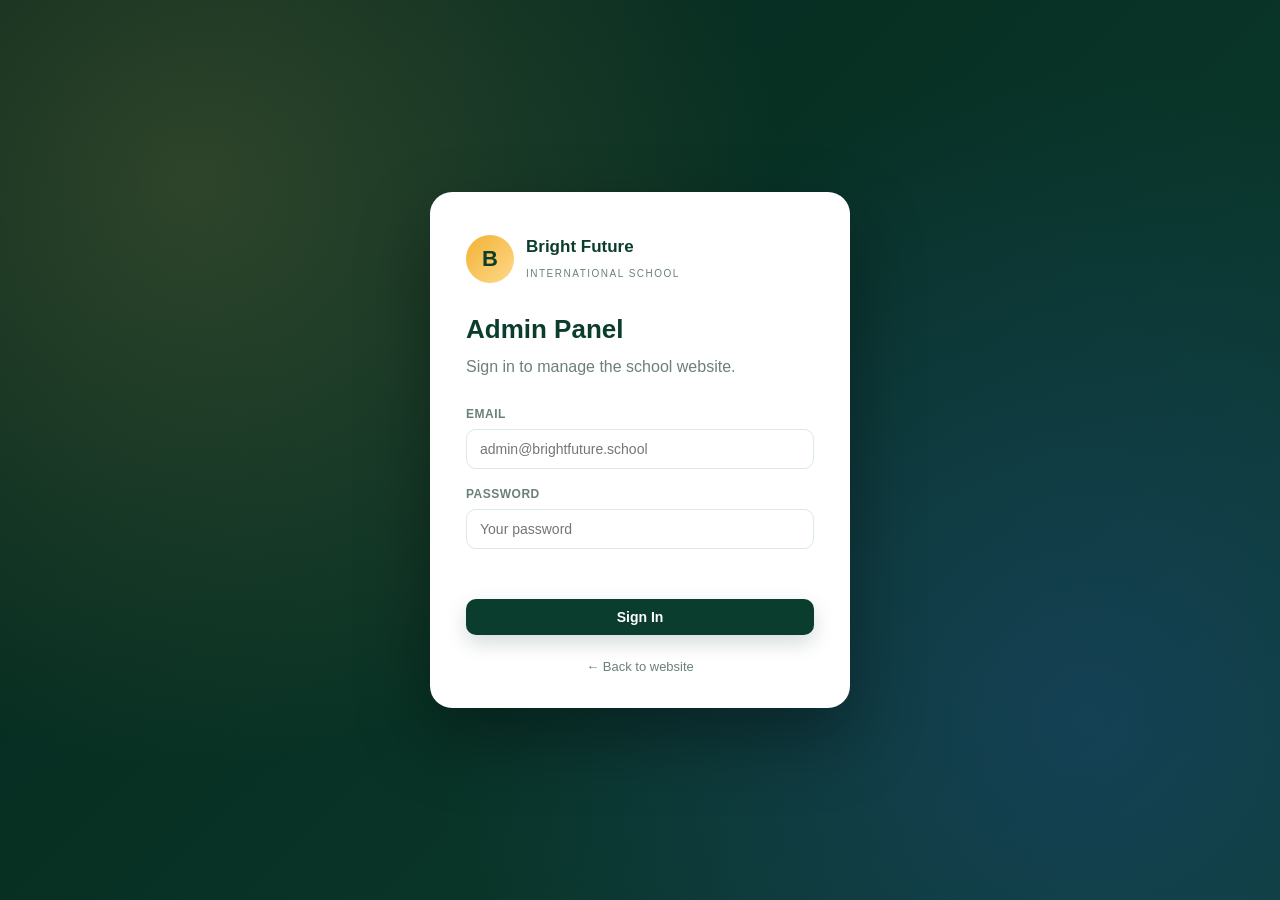
==== frontend/admin/index.html @ 8703ca2b "Fix config.js for production (use window.location.origin)" ====
<!DOCTYPE html>
<html lang="en">
<head>
    <meta charset="UTF-8">
    <meta name="viewport" content="width=device-width, initial-scale=1.0">
    <meta name="robots" content="noindex, nofollow">
    <title>Admin Login — Bright Future International School</title>
    <link rel="stylesheet" href="admin.css">
</head>
<body class="login-page">

    <main class="login-card">
        <div class="login-brand">
            <span class="logo-icon">B</span>
            <span>
                <strong>Bright Future</strong>
                <small>International School</small>
            </span>
        </div>

        <h1>Admin Panel</h1>
        <p>Sign in to manage the school website.</p>

        <form id="loginForm" novalidate>
            <label class="field">
                <span>Email</span>
                <input type="email" id="email" name="email" required
                       autocomplete="username" placeholder="admin@brightfuture.school">
            </label>

            <label class="field">
                <span>Password</span>
                <input type="password" id="password" name="password" required
                       autocomplete="current-password" placeholder="Your password">
            </label>

            <p class="form-error" id="error" role="alert"></p>

            <button type="submit" class="btn primary" id="submitBtn">Sign In</button>
        </form>

        <a class="login-back" href="../index.html">← Back to website</a>
    </main>

    <script src="../config.js"></script>
    <script src="login.js"></script>
</body>
</html>
---- frontend/admin/admin.css ----
/* =========================================================
   Bright Future International School — Admin Panel
   ========================================================= */

:root {
    --navy: #0b3d2e;
    --navy-dark: #05271c;
    --blue: #157a5b;
    --blue-light: #e3f2eb;
    --gold: #f2b134;
    --gold-light: #ffd98a;
    --light: #f3f9f6;
    --white: #ffffff;
    --text: #21362e;
    --muted: #6b8177;
    --border: #dbeae2;
    --green: #1f9d63;
    --green-bg: #e6f6ee;
    --red: #d64545;
    --red-bg: #fdecec;
    --shadow: 0 12px 35px rgba(11, 61, 46, 0.09);
    --radius: 16px;
    --sidebar: 264px;
}

* {
    box-sizing: border-box;
}

body {
    margin: 0;
    font-family: Arial, Helvetica, sans-serif;
    color: var(--text);
    background: var(--light);
    line-height: 1.5;
}

h1, h2, h3, p {
    margin-top: 0;
}

a {
    color: var(--blue);
}

button {
    font-family: inherit;
}

/* ---------- Login ---------- */
.login-page {
    min-height: 100vh;
    display: grid;
    place-items: center;
    background:
        radial-gradient(circle at 15% 20%, rgba(229, 184, 92, 0.18), transparent 45%),
        radial-gradient(circle at 85% 80%, rgba(29, 71, 120, 0.55), transparent 50%),
        linear-gradient(135deg, var(--navy-dark), var(--navy));
    padding: 24px;
}

.login-card {
    width: 100%;
    max-width: 420px;
    background: var(--white);
    border-radius: 22px;
    padding: 42px 36px 32px;
    box-shadow: 0 30px 70px rgba(0, 0, 0, 0.35);
}

.login-brand {
    display: flex;
    align-items: center;
    gap: 12px;
    margin-bottom: 26px;
}

.login-brand .logo-icon {
    width: 48px;
    height: 48px;
    border-radius: 50%;
    background: linear-gradient(135deg, var(--gold), var(--gold-light));
    color: var(--navy);
    display: grid;
    place-items: center;
    font-weight: 800;
    font-size: 22px;
}

.login-brand strong {
    display: block;
    color: var(--navy);
    font-size: 17px;
}

.login-brand small {
    color: var(--muted);
    font-size: 10px;
    letter-spacing: 1.5px;
    text-transform: uppercase;
}

.login-card h1 {
    font-size: 26px;
    color: var(--navy);
    margin-bottom: 6px;
}

.login-card > p {
    color: var(--muted);
    margin-bottom: 26px;
}

.login-card .field {
    margin-bottom: 16px;
}

.login-card .btn {
    width: 100%;
    margin-top: 6px;
}

.login-back {
    display: block;
    text-align: center;
    margin-top: 22px;
    font-size: 13px;
    color: var(--muted);
    text-decoration: none;
}

.login-back:hover {
    color: var(--blue);
}

.form-error {
    min-height: 20px;
    color: var(--red);
    font-size: 13px;
    margin: 4px 0 8px;
}

/* ---------- Layout ---------- */
.admin {
    min-height: 100vh;
}

.sidebar {
    position: fixed;
    inset: 0 auto 0 0;
    width: var(--sidebar);
    background: linear-gradient(180deg, var(--navy), var(--navy-dark));
    color: #dbe6f3;
    display: flex;
    flex-direction: column;
    padding: 24px 18px;
    z-index: 40;
    overflow-y: auto;
}

.sidebar-brand {
    display: flex;
    align-items: center;
    gap: 12px;
    padding: 0 8px 22px;
    border-bottom: 1px solid rgba(255, 255, 255, 0.08);
    margin-bottom: 18px;
}

.sidebar-brand .logo-icon {
    width: 42px;
    height: 42px;
    flex: 0 0 42px;
    border-radius: 50%;
    background: linear-gradient(135deg, var(--gold), var(--gold-light));
    color: var(--navy);
    display: grid;
    place-items: center;
    font-weight: 800;
    font-size: 19px;
}

.sidebar-brand strong {
    display: block;
    color: var(--white);
    font-size: 15px;
    line-height: 1.2;
}

.sidebar-brand small {
    color: #9db2ca;
    font-size: 9px;
    letter-spacing: 1.4px;
    text-transform: uppercase;
}

.nav {
    display: flex;
    flex-direction: column;
    gap: 4px;
}

.nav-item {
    display: flex;
    align-items: center;
    gap: 12px;
    width: 100%;
    padding: 11px 14px;
    border: 0;
    border-radius: 10px;
    background: transparent;
    color: #c2d1e2;
    font-size: 14px;
    text-align: left;
    cursor: pointer;
    transition: background 0.2s ease, color 0.2s ease;
}

.nav-item svg {
    width: 18px;
    height: 18px;
    flex: 0 0 18px;
    opacity: 0.85;
}

.nav-item:hover {
    background: rgba(255, 255, 255, 0.07);
    color: var(--white);
}

.nav-item.active {
    background: linear-gradient(90deg, rgba(229, 184, 92, 0.22), rgba(229, 184, 92, 0.06));
    color: var(--gold-light);
    box-shadow: inset 3px 0 0 var(--gold);
}

.nav-divider {
    height: 1px;
    background: rgba(255, 255, 255, 0.08);
    margin: 14px 6px;
}

.sidebar-foot {
    margin-top: auto;
    padding-top: 18px;
    font-size: 11px;
    color: #7f95ae;
}

/* ---------- Main ---------- */
.main {
    margin-left: var(--sidebar);
    min-height: 100vh;
    display: flex;
    flex-direction: column;
}

.topbar {
    position: sticky;
    top: 0;
    z-index: 30;
    display: flex;
    align-items: center;
    gap: 16px;
    padding: 16px 32px;
    background: rgba(255, 255, 255, 0.95);
    backdrop-filter: blur(8px);
    border-bottom: 1px solid var(--border);
}

.menu-btn {
    display: none;
    width: 40px;
    height: 40px;
    border: 1px solid var(--border);
    border-radius: 10px;
    background: var(--white);
    font-size: 18px;
    cursor: pointer;
}

.topbar h1 {
    font-size: 20px;
    color: var(--navy);
    margin: 0;
}

.topbar .spacer {
    flex: 1;
}

.user-chip {
    display: flex;
    align-items: center;
    gap: 10px;
    font-size: 13px;
    color: var(--muted);
}

.avatar {
    width: 38px;
    height: 38px;
    border-radius: 50%;
    background: var(--blue-light);
    color: var(--navy);
    display: grid;
    place-items: center;
    font-weight: 700;
}

.content {
    padding: 28px 32px 60px;
    max-width: 1280px;
    width: 100%;
}

.page-head {
    display: flex;
    align-items: flex-end;
    justify-content: space-between;
    gap: 16px;
    flex-wrap: wrap;
    margin-bottom: 22px;
}

.page-head h2 {
    font-size: 23px;
    color: var(--navy);
    margin-bottom: 4px;
}

.page-head p {
    color: var(--muted);
    font-size: 13px;
    margin: 0;
}

/* ---------- Cards ---------- */
.card {
    background: var(--white);
    border: 1px solid var(--border);
    border-radius: var(--radius);
    box-shadow: var(--shadow);
}

.stat-grid {
    display: grid;
    grid-template-columns: repeat(auto-fit, minmax(190px, 1fr));
    gap: 18px;
    margin-bottom: 26px;
}

.stat-card {
    padding: 20px 22px;
    display: flex;
    align-items: center;
    gap: 16px;
}

.stat-icon {
    width: 48px;
    height: 48px;
    border-radius: 14px;
    display: grid;
    place-items: center;
    font-size: 20px;
    flex: 0 0 48px;
}

.stat-icon.navy { background: var(--blue-light); color: var(--blue); }
.stat-icon.gold { background: #fdf4e3; color: #a77b22; }
.stat-icon.green { background: var(--green-bg); color: var(--green); }
.stat-icon.red { background: var(--red-bg); color: var(--red); }

.stat-card strong {
    display: block;
    font-size: 26px;
    color: var(--navy);
    line-height: 1.1;
}

.stat-card span {
    font-size: 12px;
    color: var(--muted);
    text-transform: uppercase;
    letter-spacing: 0.6px;
}

.section-grid {
    display: grid;
    grid-template-columns: 1.4fr 1fr;
    gap: 22px;
}

@media (max-width: 1024px) {
    .section-grid {
        grid-template-columns: 1fr;
    }
}

.card-head {
    display: flex;
    align-items: center;
    justify-content: space-between;
    gap: 12px;
    padding: 18px 22px;
    border-bottom: 1px solid var(--border);
}

.card-head h3 {
    font-size: 16px;
    color: var(--navy);
    margin: 0;
}

.card-body {
    padding: 20px 22px;
}

/* ---------- Tables ---------- */
.table-wrap {
    overflow-x: auto;
}

table {
    width: 100%;
    border-collapse: collapse;
    font-size: 14px;
}

th {
    text-align: left;
    padding: 12px 18px;
    background: #f8fafd;
    color: var(--muted);
    font-size: 11px;
    text-transform: uppercase;
    letter-spacing: 0.8px;
    border-bottom: 1px solid var(--border);
    white-space: nowrap;
}

td {
    padding: 13px 18px;
    border-bottom: 1px solid var(--border);
    vertical-align: middle;
}

tbody tr:last-child td {
    border-bottom: 0;
}

tbody tr:hover {
    background: #fafcff;
}

.cell-title {
    font-weight: 700;
    color: var(--navy);
}

.cell-sub {
    display: block;
    font-size: 12px;
    color: var(--muted);
    margin-top: 2px;
}

.thumb {
    width: 54px;
    height: 40px;
    object-fit: cover;
    border-radius: 8px;
    border: 1px solid var(--border);
    background: var(--light);
}

.empty {
    padding: 34px 20px;
    text-align: center;
    color: var(--muted);
    font-size: 14px;
}

/* ---------- Badges ---------- */
.badge {
    display: inline-block;
    padding: 4px 10px;
    border-radius: 999px;
    font-size: 11px;
    font-weight: 700;
    letter-spacing: 0.4px;
    text-transform: uppercase;
    white-space: nowrap;
}

.badge.new { background: #fdf4e3; color: #a77b22; }
.badge.reviewing { background: var(--blue-light); color: var(--blue); }
.badge.approved, .badge.ok { background: var(--green-bg); color: var(--green); }
.badge.rejected { background: var(--red-bg); color: var(--red); }
.badge.muted { background: #eef2f7; color: var(--muted); }

/* ---------- Buttons ---------- */
.btn {
    display: inline-flex;
    align-items: center;
    justify-content: center;
    gap: 8px;
    padding: 10px 18px;
    border: 0;
    border-radius: 10px;
    font-size: 14px;
    font-weight: 700;
    cursor: pointer;
    text-decoration: none;
    transition: transform 0.15s ease, box-shadow 0.2s ease, background 0.2s ease;
}

.btn:active {
    transform: translateY(1px);
}

.btn.primary {
    background: var(--navy);
    color: var(--white);
    box-shadow: 0 8px 20px rgba(11, 61, 46, 0.18);
}

.btn.primary:hover {
    background: var(--blue);
}

.btn.gold {
    background: linear-gradient(135deg, var(--gold), var(--gold-light));
    color: var(--navy);
}

.btn.ghost {
    background: var(--white);
    color: var(--text);
    border: 1px solid var(--border);
}

.btn.ghost:hover {
    background: var(--light);
}

.btn.danger {
    background: var(--red-bg);
    color: var(--red);
}

.btn.sm {
    padding: 7px 12px;
    font-size: 12px;
    border-radius: 8px;
}

.btn.icon {
    padding: 7px 10px;
}

/* ---------- Forms ---------- */
.field {
    display: flex;
    flex-direction: column;
    gap: 6px;
}

.field > span {
    font-size: 12px;
    font-weight: 700;
    color: var(--muted);
    text-transform: uppercase;
    letter-spacing: 0.5px;
}

input, select, textarea {
    width: 100%;
    padding: 11px 13px;
    border: 1px solid var(--border);
    border-radius: 10px;
    font-size: 14px;
    font-family: inherit;
    color: var(--text);
    background: var(--white);
    transition: border-color 0.2s ease, box-shadow 0.2s ease;
}

input:focus, select:focus, textarea:focus {
    outline: none;
    border-color: var(--blue);
    box-shadow: 0 0 0 3px rgba(29, 71, 120, 0.12);
}

textarea {
    resize: vertical;
    min-height: 90px;
}

.field.check {
    flex-direction: row;
    align-items: center;
    gap: 10px;
}

.field.check input {
    width: 18px;
    height: 18px;
    accent-color: var(--navy);
}

.field.check span {
    text-transform: none;
    font-size: 14px;
    color: var(--text);
    letter-spacing: 0;
}

.form-grid {
    display: grid;
    grid-template-columns: 1fr 1fr;
    gap: 18px;
}

.form-grid .full {
    grid-column: 1 / -1;
}

.form-actions {
    display: flex;
    gap: 12px;
    align-items: center;
    margin-top: 22px;
}

.form-note {
    color: var(--muted);
    font-size: 12px;
    margin: 0;
}

/* ---------- Modal ---------- */
.modal-backdrop {
    position: fixed;
    inset: 0;
    background: rgba(5, 39, 28, 0.55);
    backdrop-filter: blur(3px);
    display: grid;
    place-items: center;
    padding: 22px;
    z-index: 100;
    animation: fade 0.15s ease;
}

@keyframes fade {
    from { opacity: 0; }
    to { opacity: 1; }
}

.modal {
    width: 100%;
    max-width: 640px;
    max-height: 90vh;
    overflow-y: auto;
    background: var(--white);
    border-radius: 18px;
    box-shadow: 0 30px 80px rgba(0, 0, 0, 0.35);
}

.modal-head {
    display: flex;
    align-items: center;
    justify-content: space-between;
    gap: 12px;
    padding: 20px 24px;
    border-bottom: 1px solid var(--border);
    position: sticky;
    top: 0;
    background: var(--white);
    border-radius: 18px 18px 0 0;
    z-index: 1;
}

.modal-head h2 {
    font-size: 18px;
    color: var(--navy);
    margin: 0;
}

.modal-body {
    padding: 22px 24px;
}

.modal-foot {
    display: flex;
    justify-content: flex-end;
    gap: 10px;
    padding: 16px 24px 22px;
    border-top: 1px solid var(--border);
}

.icon-btn {
    width: 34px;
    height: 34px;
    border: 1px solid var(--border);
    border-radius: 9px;
    background: var(--white);
    color: var(--muted);
    cursor: pointer;
    font-size: 15px;
}

.icon-btn:hover {
    background: var(--light);
    color: var(--navy);
}

/* ---------- Messages / detail ---------- */
.detail-list {
    display: grid;
    gap: 12px;
    margin: 0;
}

.detail-list div {
    display: grid;
    grid-template-columns: 130px 1fr;
    gap: 12px;
    font-size: 14px;
}

.detail-list dt {
    color: var(--muted);
    font-size: 12px;
    text-transform: uppercase;
    letter-spacing: 0.5px;
    font-weight: 700;
    padding-top: 2px;
}

.detail-list dd {
    margin: 0;
    color: var(--text);
    white-space: pre-wrap;
    word-break: break-word;
}

/* ---------- Toast ---------- */
.toast {
    position: fixed;
    right: 22px;
    bottom: 22px;
    z-index: 200;
    padding: 13px 20px;
    border-radius: 12px;
    background: var(--navy);
    color: var(--white);
    font-size: 14px;
    box-shadow: 0 18px 40px rgba(0, 0, 0, 0.25);
    animation: slideup 0.2s ease;
    max-width: min(360px, calc(100vw - 44px));
}

.toast.error {
    background: var(--red);
}

.toast.ok {
    background: #146c47;
}

@keyframes slideup {
    from { transform: translateY(14px); opacity: 0; }
    to { transform: translateY(0); opacity: 1; }
}

/* ---------- Misc ---------- */
.filter-row {
    display: flex;
    gap: 12px;
    align-items: center;
    flex-wrap: wrap;
}

.filter-row select {
    width: auto;
    min-width: 150px;
}

.text-center { text-align: center; }
.muted { color: var(--muted); }
.mt-0 { margin-top: 0; }

/* ---------- Responsive ---------- */
@media (max-width: 900px) {
    .sidebar {
        transform: translateX(-100%);
        transition: transform 0.25s ease;
        box-shadow: 0 0 60px rgba(0, 0, 0, 0.4);
    }

    .sidebar.open {
        transform: translateX(0);
    }

    .main {
        margin-left: 0;
    }

    .menu-btn {
        display: inline-grid;
        place-items: center;
    }

    .content {
        padding: 22px 18px 50px;
    }

    .topbar {
        padding: 12px 18px;
    }

    .form-grid {
        grid-template-columns: 1fr;
    }

    .user-chip span.name {
        display: none;
    }
}

@media (max-width: 560px) {
    .login-card {
        padding: 32px 24px 26px;
    }

    .page-head {
        align-items: flex-start;
    }

    .detail-list div {
        grid-template-columns: 1fr;
        gap: 3px;
    }
}
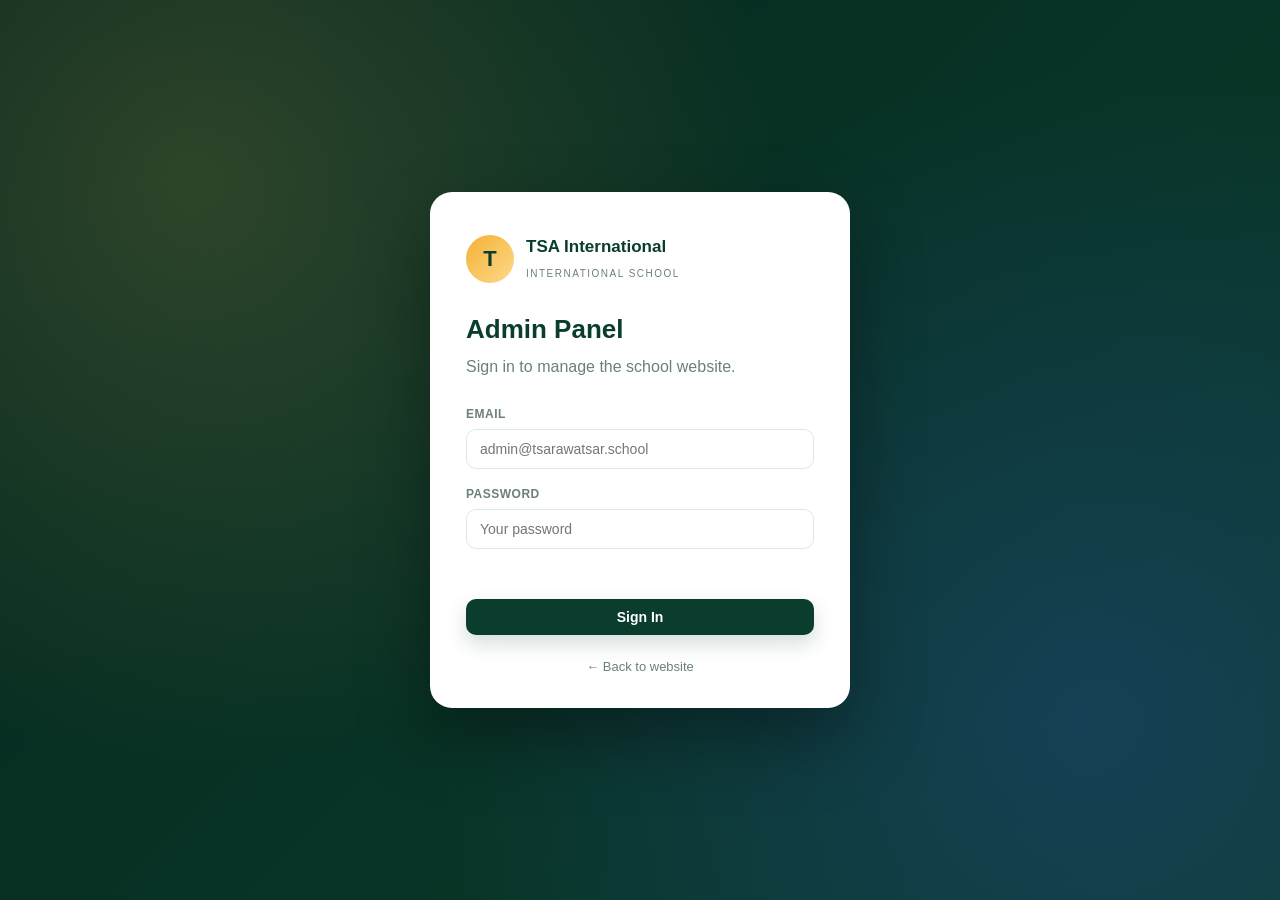
==== commit 70b6af06: "Update website" ====
--- a/frontend/admin/index.html
+++ b/frontend/admin/index.html
@@ -4,16 +4,16 @@
     <meta charset="UTF-8">
     <meta name="viewport" content="width=device-width, initial-scale=1.0">
     <meta name="robots" content="noindex, nofollow">
-    <title>Admin Login — Bright Future International School</title>
+    <title>Admin Login — TSA International School, Rawatsar</title>
     <link rel="stylesheet" href="admin.css">
 </head>
 <body class="login-page">
 
     <main class="login-card">
         <div class="login-brand">
-            <span class="logo-icon">B</span>
+            <span class="logo-icon">T</span>
             <span>
-                <strong>Bright Future</strong>
+                <strong>TSA International</strong>
                 <small>International School</small>
             </span>
         </div>
@@ -25,7 +25,7 @@
             <label class="field">
                 <span>Email</span>
                 <input type="email" id="email" name="email" required
-                       autocomplete="username" placeholder="admin@brightfuture.school">
+                       autocomplete="username" placeholder="admin@tsarawatsar.school">
             </label>
 
             <label class="field">
--- a/frontend/admin/admin.css
+++ b/frontend/admin/admin.css
@@ -1,5 +1,5 @@
 /* =========================================================
-   Bright Future International School — Admin Panel
+   TSA International School, Rawatsar — Admin Panel
    ========================================================= */
 
 :root {
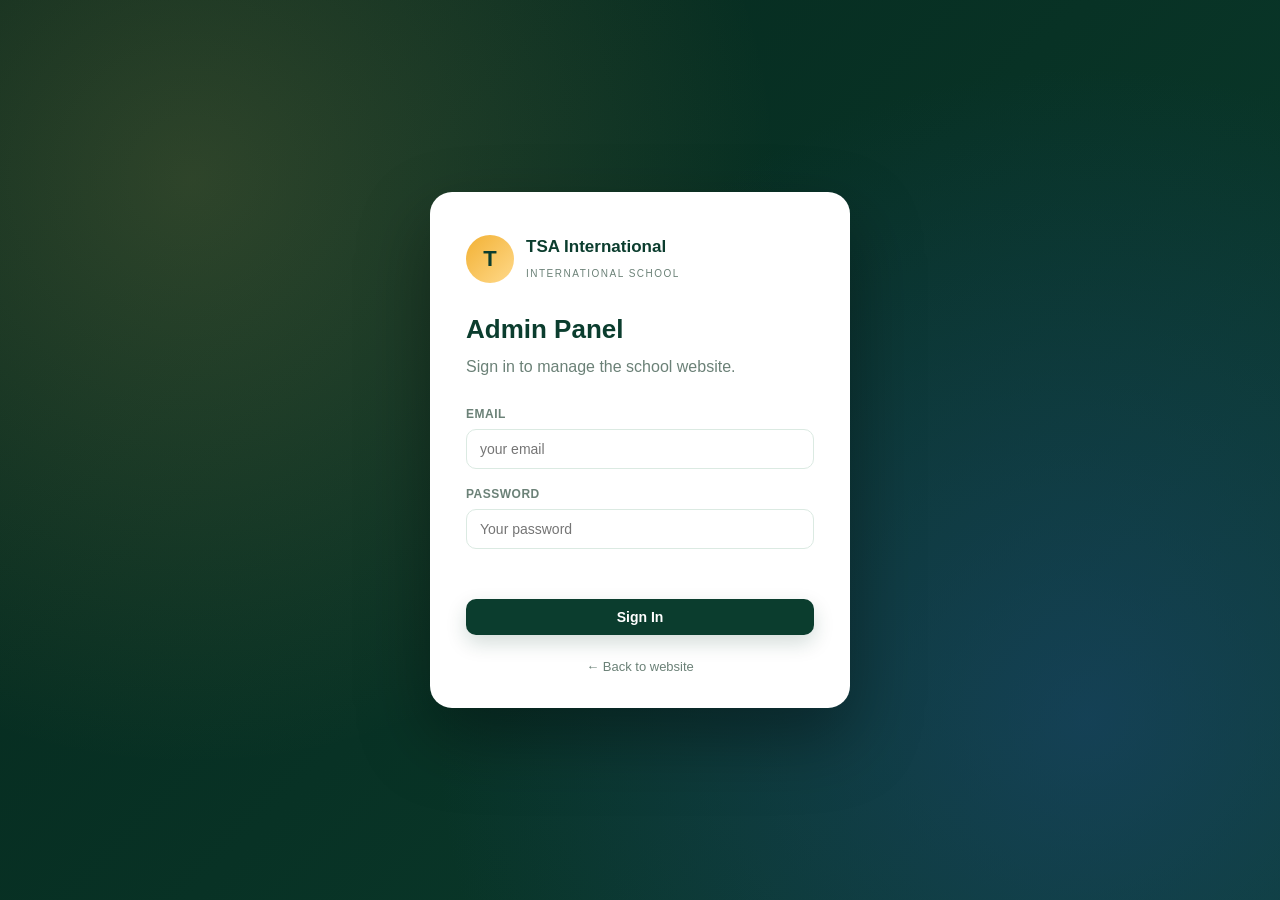
==== commit 87b44ea9: "Update index.html m" ====
--- a/frontend/admin/index.html
+++ b/frontend/admin/index.html
@@ -25,7 +25,7 @@
             <label class="field">
                 <span>Email</span>
                 <input type="email" id="email" name="email" required
-                       autocomplete="username" placeholder="admin@tsarawatsar.school">
+                       autocomplete="username" placeholder="your email">
             </label>
 
             <label class="field">
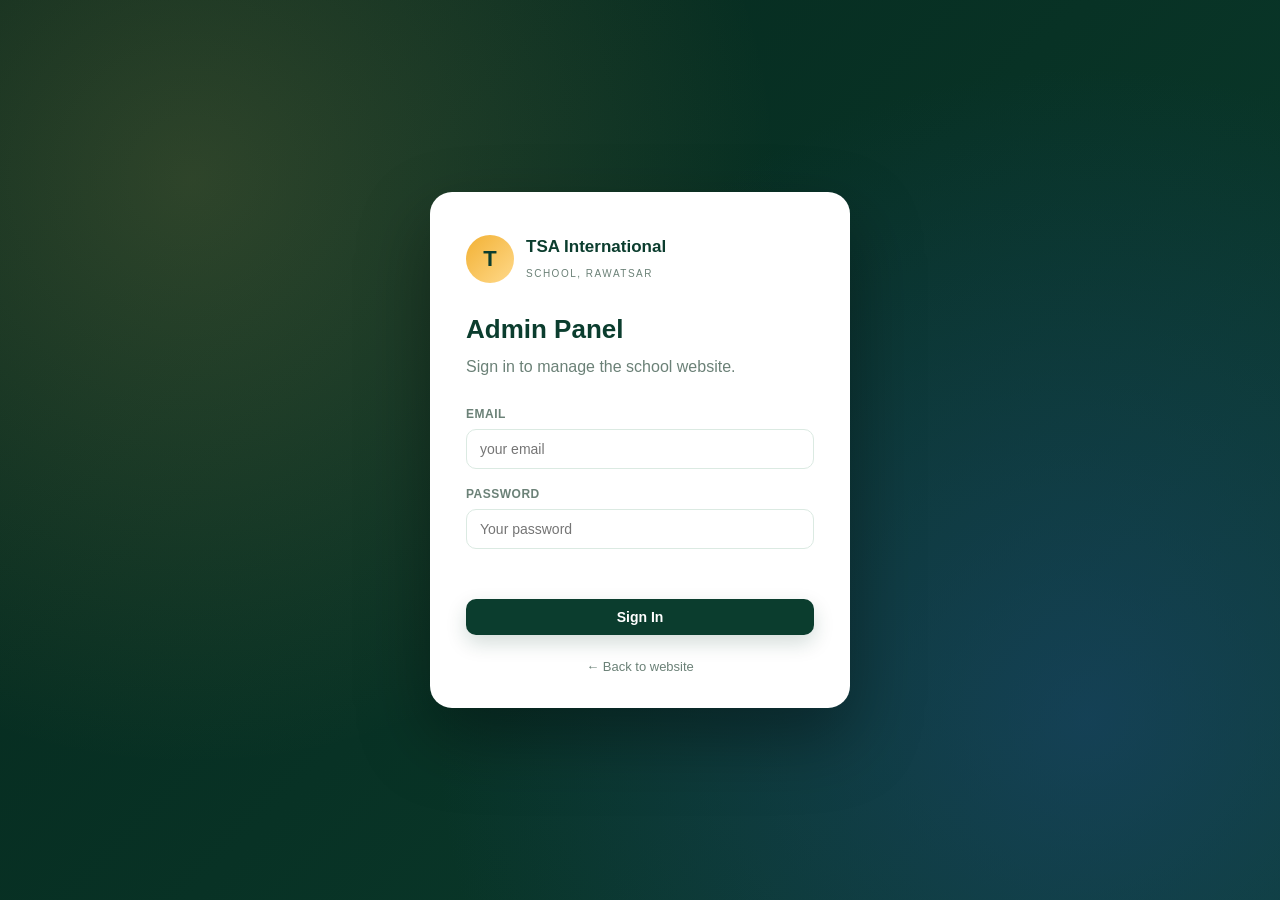
==== commit 8a3241a1: "Rebrand to TSA International School Rawatsar and clean up site content" ====
--- a/frontend/admin/index.html
+++ b/frontend/admin/index.html
@@ -4,7 +4,7 @@
     <meta charset="UTF-8">
     <meta name="viewport" content="width=device-width, initial-scale=1.0">
     <meta name="robots" content="noindex, nofollow">
-    <title>Admin Login — TSA International School, Rawatsar</title>
+    <title>Admin Login — TSA International School, Rawatsar, Rajasthan</title>
     <link rel="stylesheet" href="admin.css">
 </head>
 <body class="login-page">
@@ -14,7 +14,7 @@
             <span class="logo-icon">T</span>
             <span>
                 <strong>TSA International</strong>
-                <small>International School</small>
+                <small>School, Rawatsar</small>
             </span>
         </div>
 
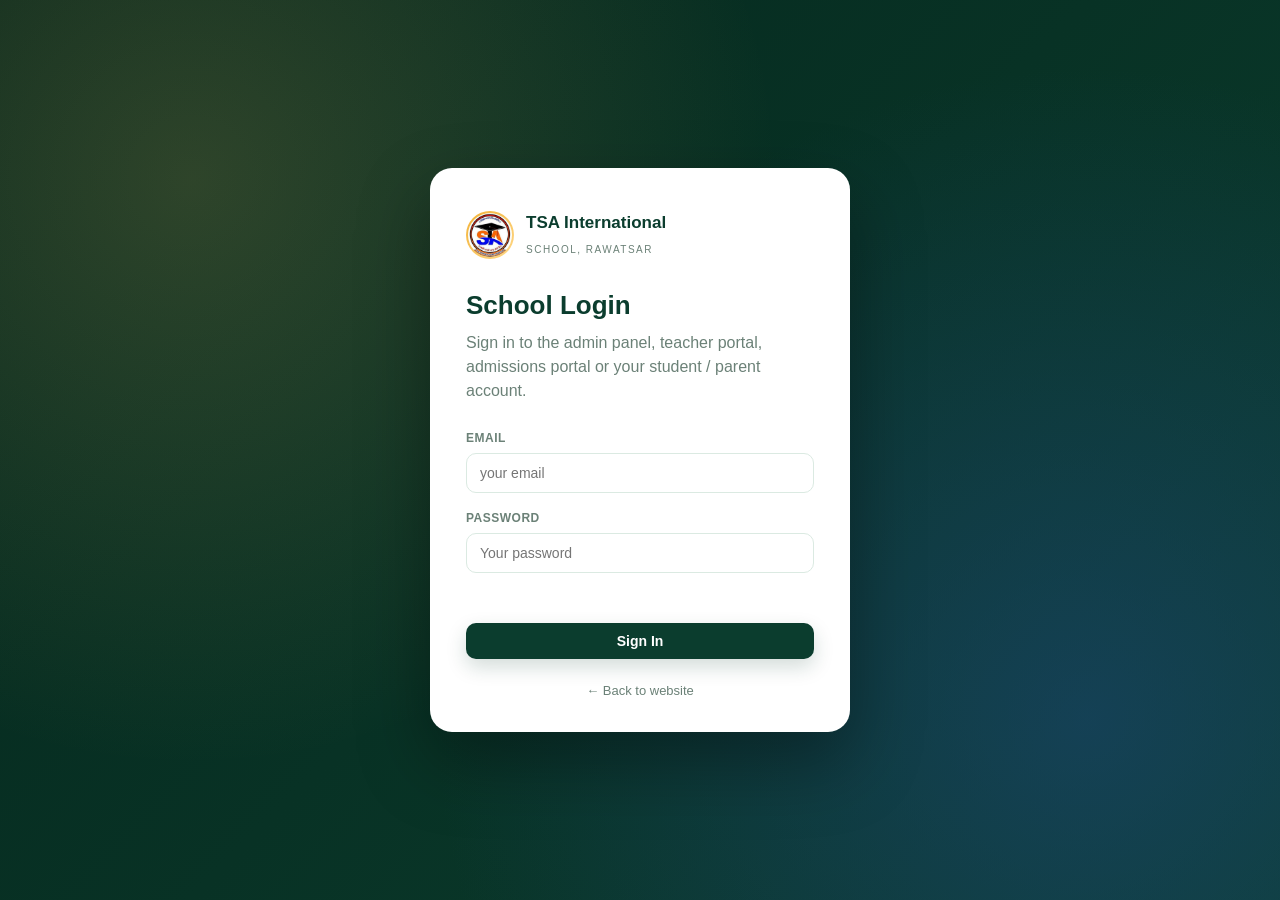
==== commit df658f69: "Add parent, teacher, admissions and owner portals with original TSA logo" ====
--- a/frontend/admin/index.html
+++ b/frontend/admin/index.html
@@ -4,22 +4,23 @@
     <meta charset="UTF-8">
     <meta name="viewport" content="width=device-width, initial-scale=1.0">
     <meta name="robots" content="noindex, nofollow">
-    <title>Admin Login — TSA International School, Rawatsar, Rajasthan</title>
+    <title>School Login — TSA International School, Rawatsar, Rajasthan</title>
+    <link rel="icon" href="../assets/favicon.png" type="image/png">
     <link rel="stylesheet" href="admin.css">
 </head>
 <body class="login-page">
 
     <main class="login-card">
         <div class="login-brand">
-            <span class="logo-icon">T</span>
+            <img src="../assets/tsa-logo-256.jpg" alt="TSA International School logo" class="logo-icon logo-img">
             <span>
                 <strong>TSA International</strong>
                 <small>School, Rawatsar</small>
             </span>
         </div>
 
-        <h1>Admin Panel</h1>
-        <p>Sign in to manage the school website.</p>
+        <h1>School Login</h1>
+        <p>Sign in to the admin panel, teacher portal, admissions portal or your student / parent account.</p>
 
         <form id="loginForm" novalidate>
             <label class="field">
--- a/frontend/admin/admin.css
+++ b/frontend/admin/admin.css
@@ -27,6 +27,12 @@
     box-sizing: border-box;
 }
 
+.logo-img {
+    object-fit: cover;
+    background: #fff;
+    padding: 2px;
+}
+
 body {
     margin: 0;
     font-family: Arial, Helvetica, sans-serif;
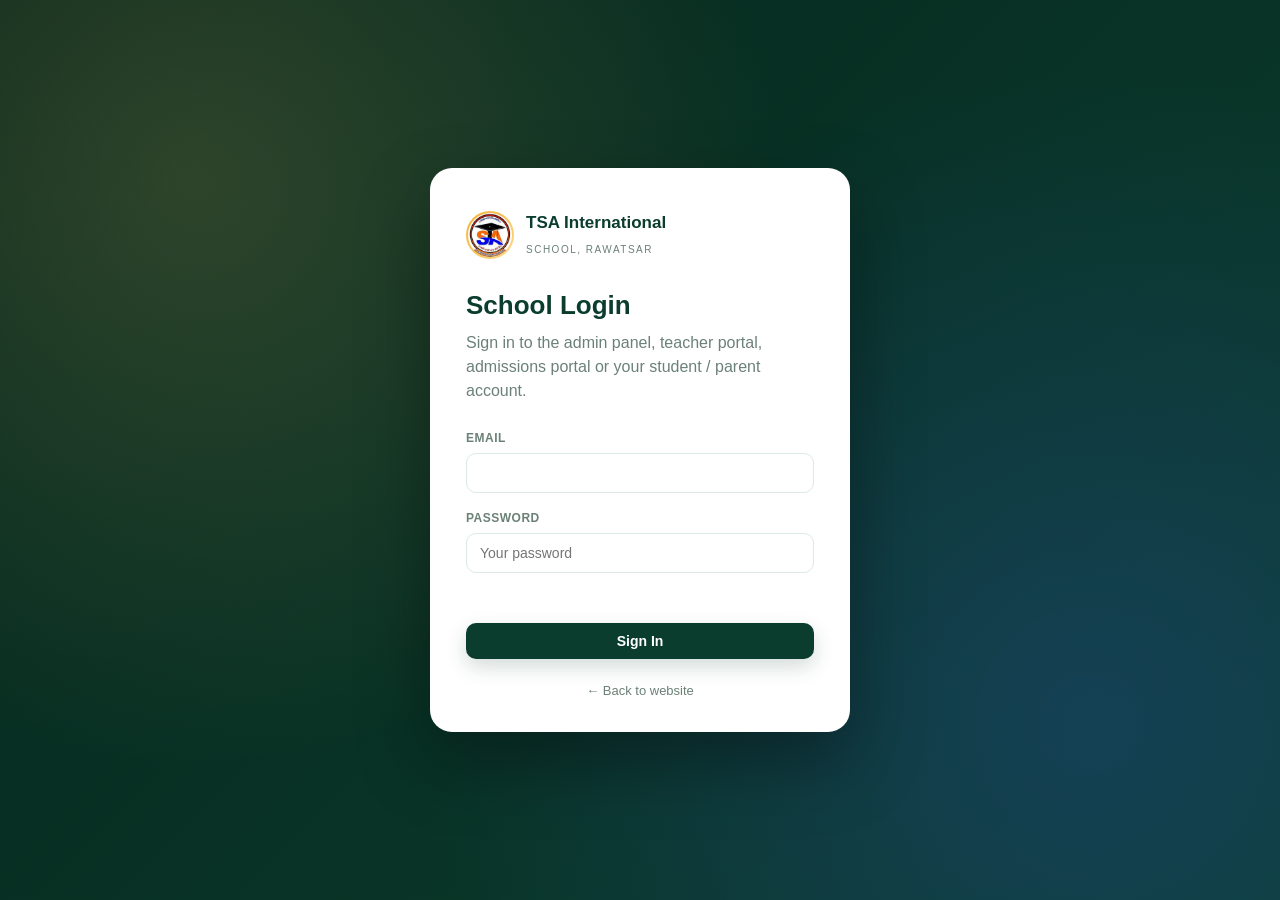
==== commit 025a1639: "Harden hosting setup and fix result, parent-link and UI issues" ====
--- a/frontend/admin/index.html
+++ b/frontend/admin/index.html
@@ -26,7 +26,7 @@
             <label class="field">
                 <span>Email</span>
                 <input type="email" id="email" name="email" required
-                       autocomplete="username" placeholder="your email">
+                       autocomplete="username">
             </label>
 
             <label class="field">
--- a/frontend/admin/admin.css
+++ b/frontend/admin/admin.css
@@ -850,3 +850,21 @@
         gap: 3px;
     }
 }
+
+/* ---------- Button feedback: pressed + focus ---------- */
+.btn:active,
+.nav-item:active,
+.login-back:active,
+button:active {
+    transform: translateY(1px) scale(0.98);
+    filter: brightness(1.1);
+    box-shadow: 0 0 0 4px rgba(242, 177, 52, 0.24);
+}
+
+.btn:focus-visible,
+.nav-item:focus-visible,
+button:focus-visible,
+a:focus-visible {
+    outline: 3px solid var(--gold);
+    outline-offset: 2px;
+}
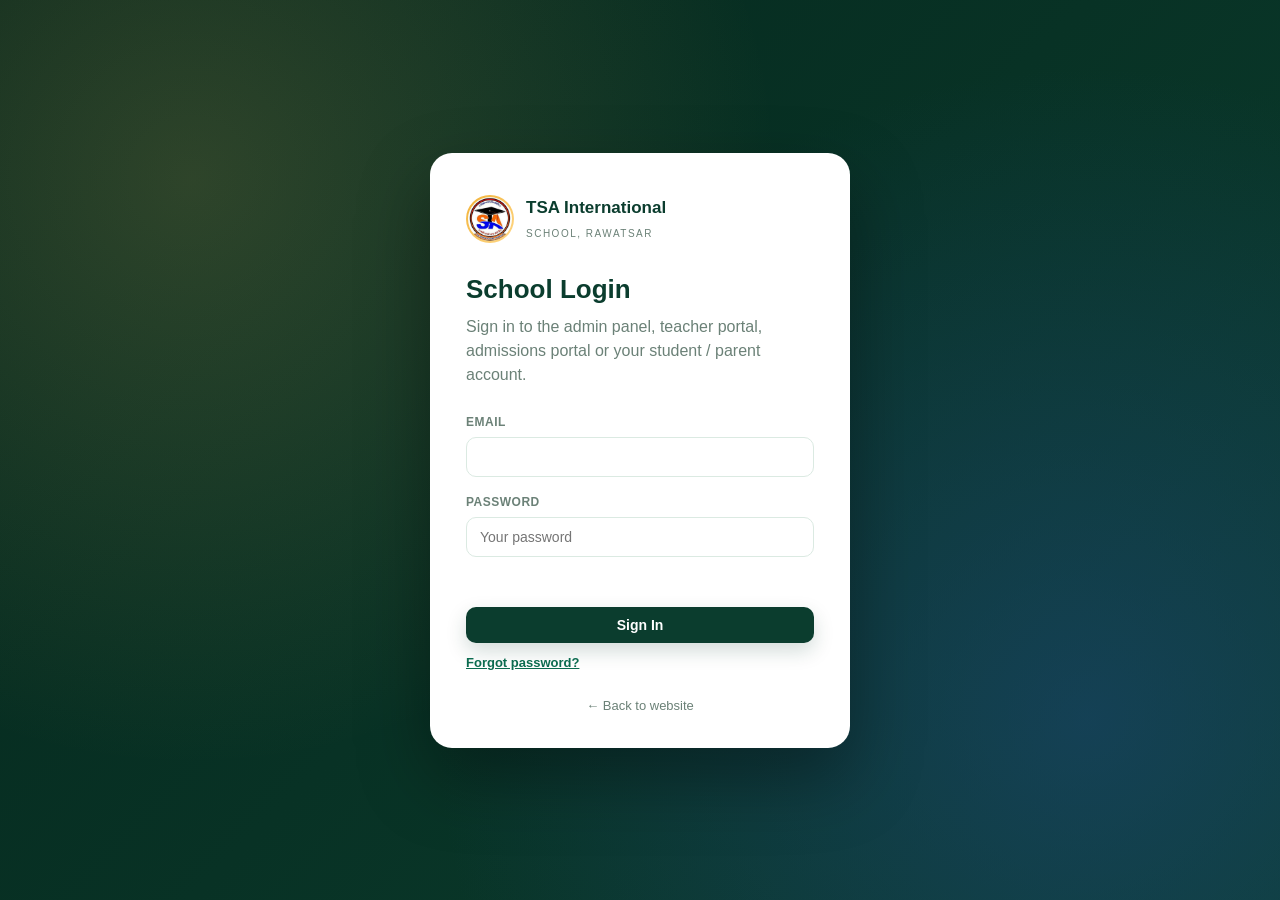
==== commit bdf154f2: "Add email OTP password recovery for all portals" ====
--- a/frontend/admin/index.html
+++ b/frontend/admin/index.html
@@ -38,12 +38,14 @@
             <p class="form-error" id="error" role="alert"></p>
 
             <button type="submit" class="btn primary" id="submitBtn">Sign In</button>
+            <button type="button" class="forgot-link" data-forgot-password>Forgot password?</button>
         </form>
 
         <a class="login-back" href="../index.html">← Back to website</a>
     </main>
 
     <script src="../config.js"></script>
+    <script src="../password-reset.js"></script>
     <script src="login.js"></script>
 </body>
 </html>
--- a/frontend/admin/admin.css
+++ b/frontend/admin/admin.css
@@ -868,3 +868,20 @@
     outline: 3px solid var(--gold);
     outline-offset: 2px;
 }
+
+/* Forgot-password link on the school login card */
+.forgot-link {
+    background: none;
+    border: 0;
+    padding: 10px 0 0;
+    color: #0b6b4f;
+    font: inherit;
+    font-size: 13px;
+    font-weight: 700;
+    text-decoration: underline;
+    cursor: pointer;
+}
+
+.forgot-link:hover {
+    color: #084c39;
+}
